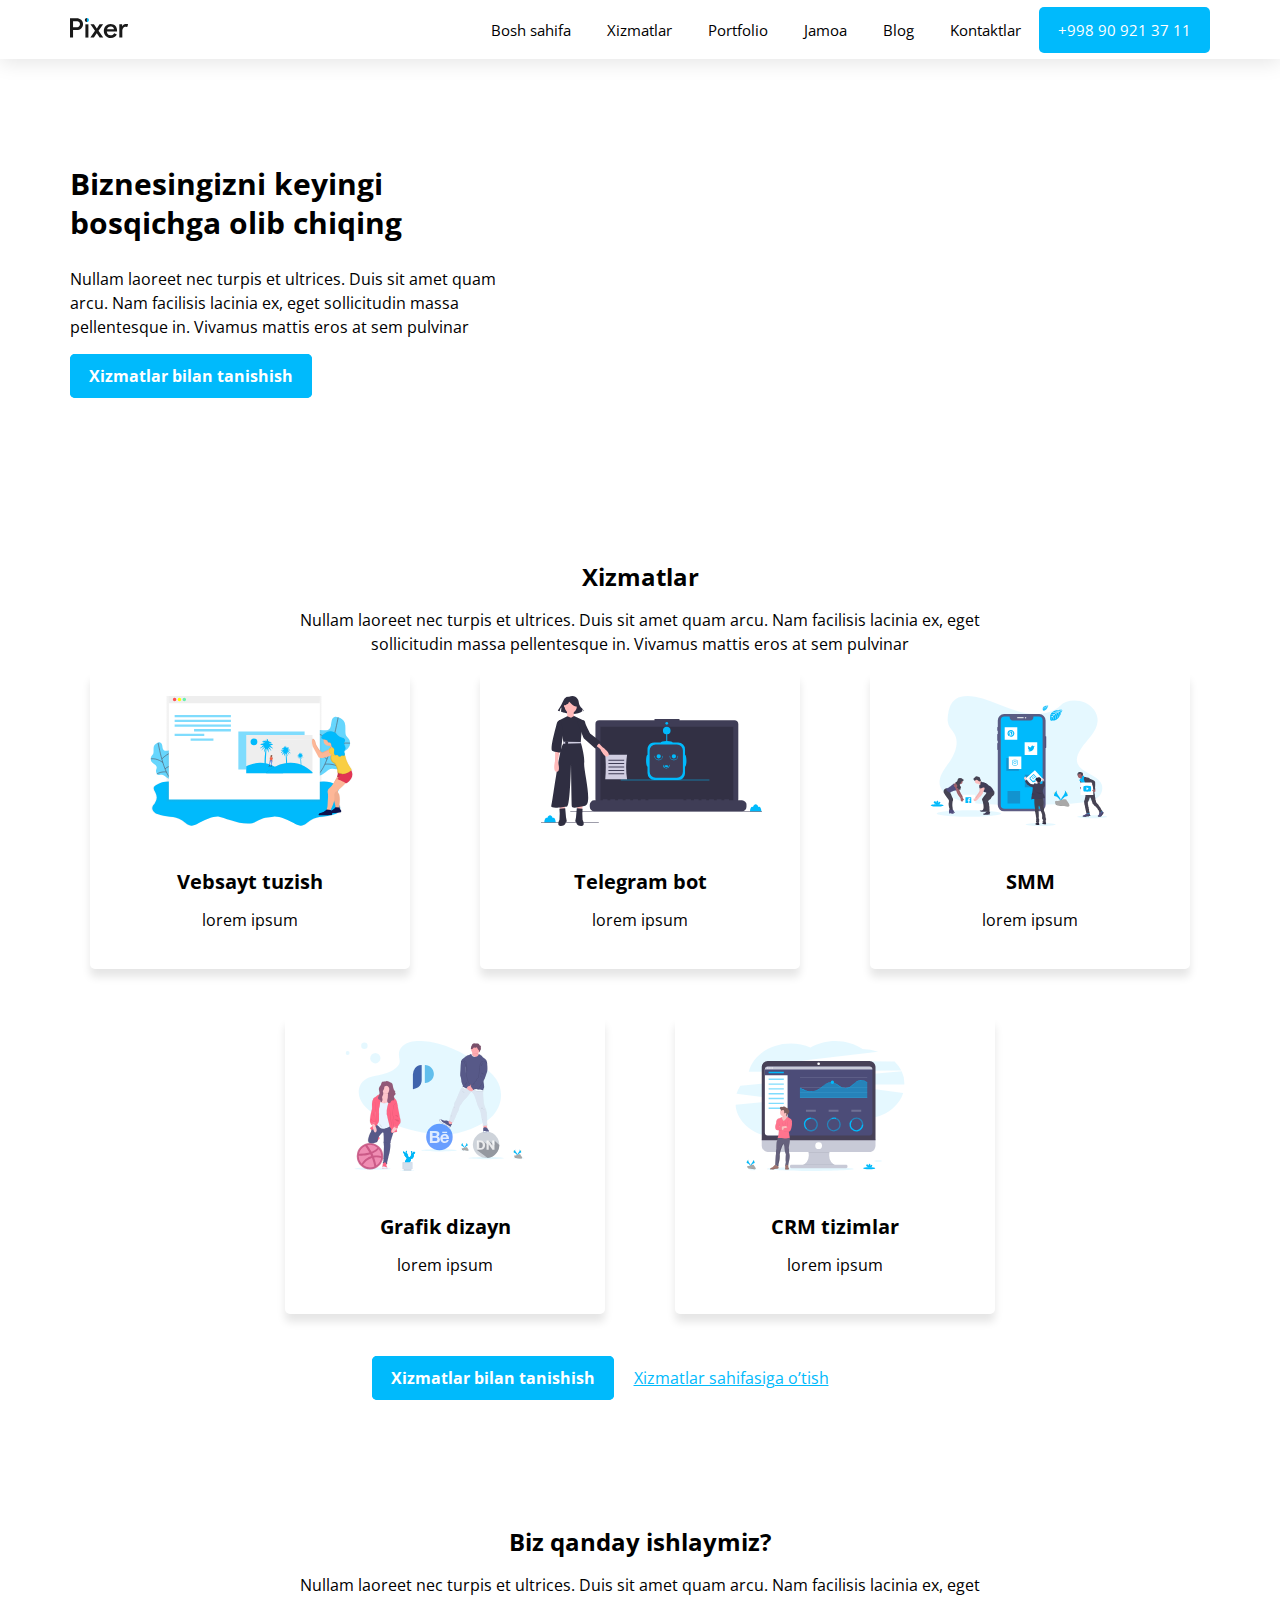
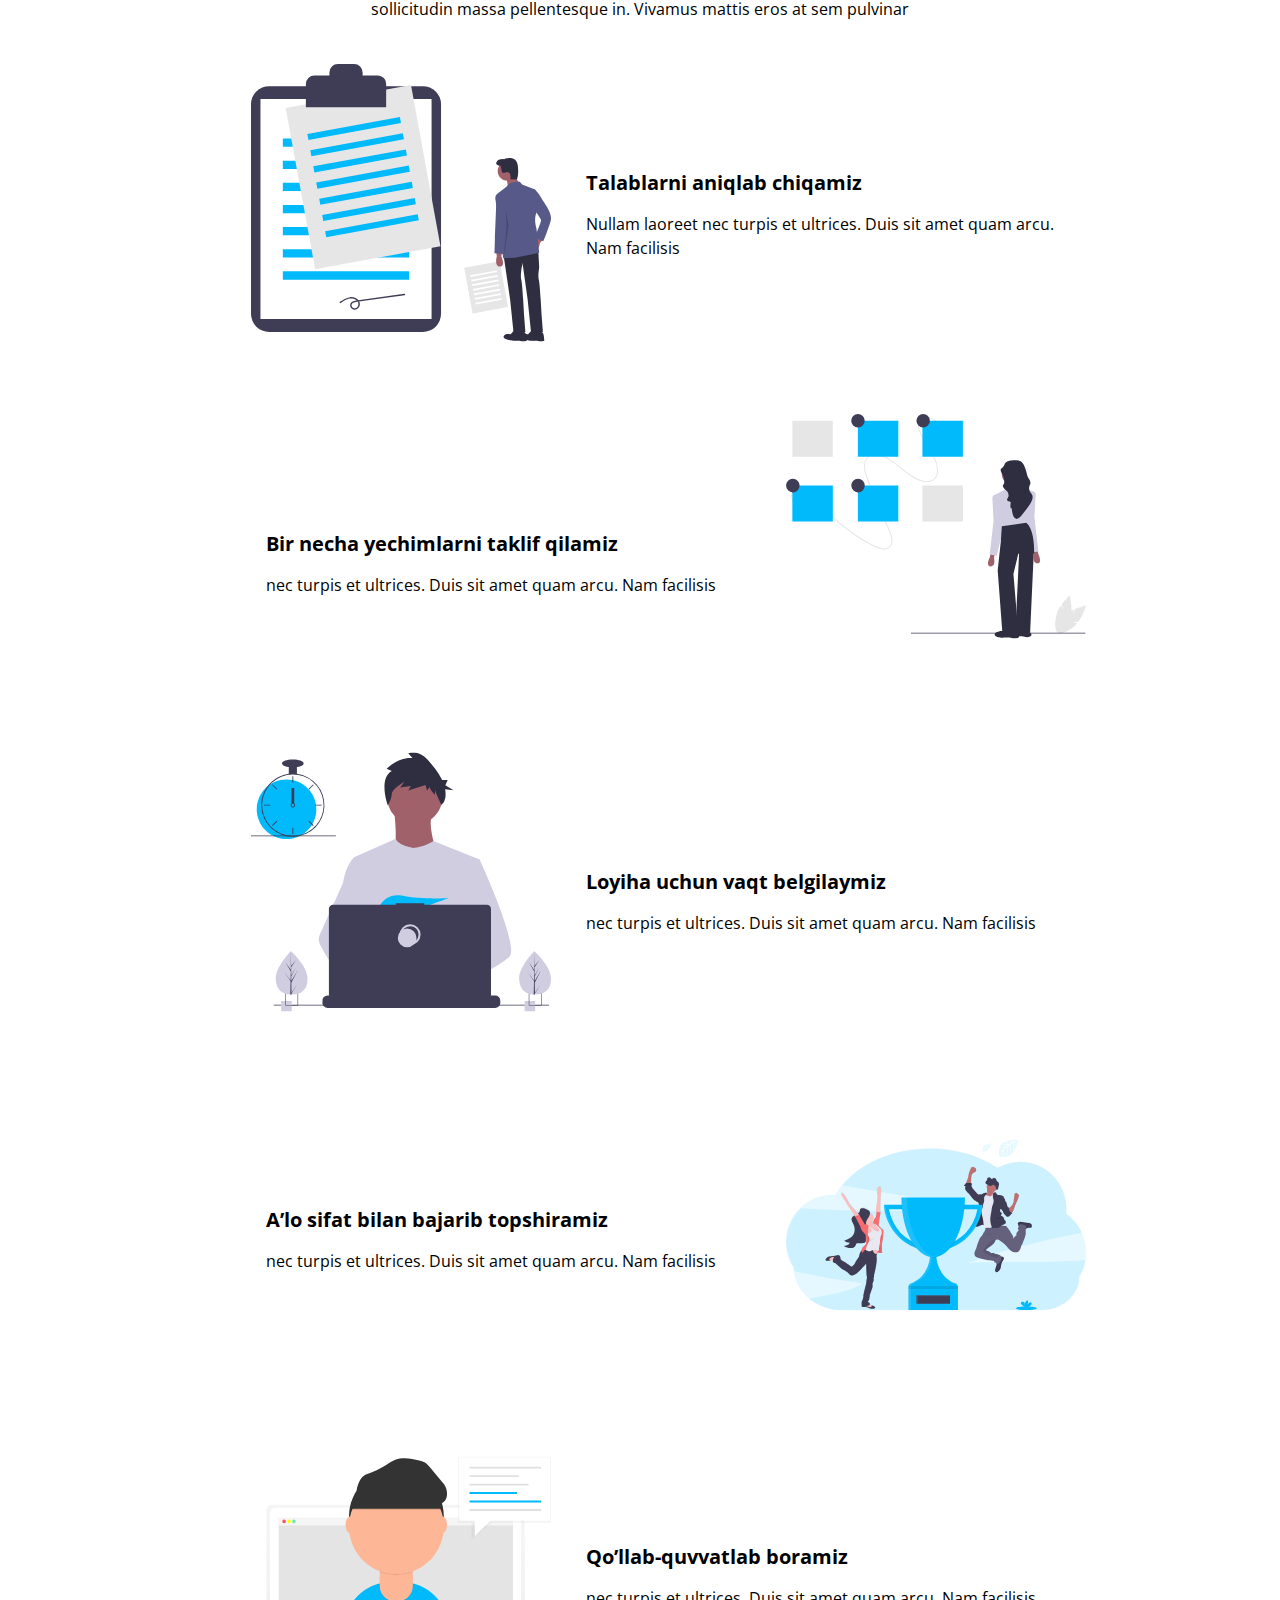
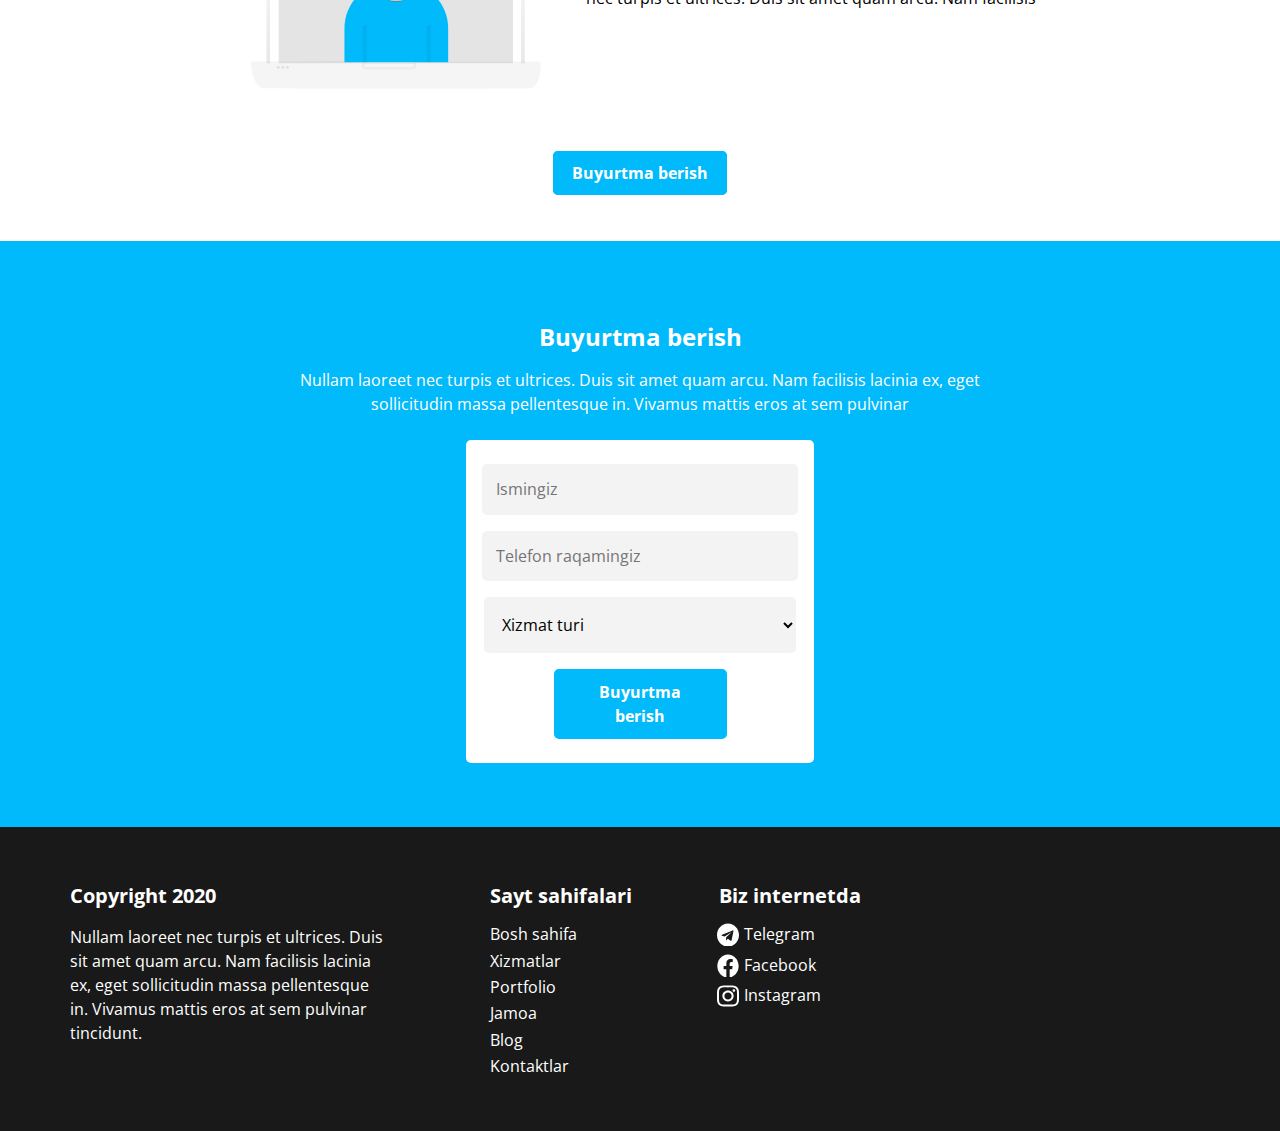
==== index.html @ c13758a7 "Initial commit" ====
<!DOCTYPE html>
<html lang="uz">

<head>
    <meta charset="UTF-8">
    <meta http-equiv="X-UA-Compatible" content="IE=edge">
    <meta name="viewport" content="width=device-width, initial-scale=1.0">
    <title>Pixer</title>
    <link rel="stylesheet" href="./css/normalize.css">
    <link rel="stylesheet" href="./css/styles.css">
</head>

<body>
    <h1 class="visually-hidden">Pixer</h1>
    <!-- Header started -->
    <header class="site-header">
        <div class="container">
            <div class="header-box">
                <a class="site-header-logo" href="./index.html">
                    <svg width="59" height="20" viewBox="0 0 59 20" fill="currentColor"
                        xmlns="http://www.w3.org/2000/svg">
                        <g clip-path="url(#clip0_10_2)">
                            <path
                                d="M0 19.5676V0.216198H6.70257C7.53798 0.210424 8.36748 0.356677 9.15054 0.647812C9.89243 0.921593 10.5756 1.33379 11.1637 1.86249C11.7612 2.4057 12.2363 3.06984 12.5574 3.81079C12.8785 4.55174 13.0383 5.35255 13.0262 6.16C13.0346 6.96286 12.873 7.75841 12.552 8.49435C12.231 9.23029 11.7578 9.88996 11.1637 10.43C10.5757 10.9589 9.89253 11.3711 9.15054 11.6447C8.36804 11.9359 7.53911 12.0824 6.70419 12.0771H3.05369V19.5635L0 19.5676ZM6.78355 9.16186C7.24674 9.17085 7.70681 9.08429 8.13507 8.90759C8.51251 8.74953 8.85304 8.51487 9.13515 8.21847C9.40158 7.93659 9.61231 7.60689 9.75626 7.24673C9.89699 6.90357 9.97039 6.53655 9.97247 6.16567C9.97004 5.39418 9.67012 4.65337 9.13515 4.09748C8.82929 3.78664 8.46334 3.54133 8.05961 3.37649C7.65587 3.21166 7.2228 3.13075 6.78678 3.1387H3.05369V9.1651L6.78355 9.16186Z"
                                fill="currentColor" />
                            <path d="M15.4045 6.3244V19.5676H18.4047V6.3244H15.4045Z" fill="currentColor" />
                            <path
                                d="M18.9109 2.02445C18.9153 2.28999 18.8662 2.5537 18.7665 2.79983C18.6667 3.04596 18.5183 3.26945 18.3303 3.45695C18.1479 3.64913 17.9274 3.80123 17.683 3.90356C17.4386 4.00589 17.1756 4.05622 16.9107 4.05133V4.05133V-6.27427e-06C17.1756 -0.00469046 17.4386 0.0457264 17.6829 0.148046C17.9273 0.250366 18.1477 0.402356 18.3303 0.594374C18.5179 0.781671 18.666 1.00478 18.7658 1.25045C18.8655 1.49612 18.9149 1.75933 18.9109 2.02445V2.02445Z"
                                fill="#00BAFC" />
                            <path
                                d="M16.9082 -3.17023e-06V4.05377C16.6399 4.05996 16.3732 4.01033 16.1251 3.90801C15.877 3.80569 15.6528 3.65292 15.4668 3.45939C15.2779 3.27192 15.1288 3.04814 15.0286 2.80154C14.9284 2.55493 14.8791 2.2906 14.8838 2.02445C14.88 1.75915 14.9296 1.49579 15.0298 1.25009C15.13 1.00439 15.2786 0.781388 15.4668 0.594377C15.653 0.401162 15.8772 0.248601 16.1253 0.146305C16.3734 0.0440089 16.64 -0.00580651 16.9082 -3.17023e-06V-3.17023e-06Z"
                                fill="currentColor" />
                            <path
                                d="M24.9996 12.8375L20.4316 6.3244H23.9185L26.7827 10.5134H26.8637L29.536 6.3244H33.1574L28.5359 12.8375L33.2383 19.5676H29.6753L26.8103 15.2433H26.7293L23.8886 19.5676H20.3506L24.9996 12.8375Z"
                                fill="currentColor" />
                            <path
                                d="M46.837 16.4054C46.267 17.4441 45.4495 18.3261 44.4571 18.9732C43.4313 19.6588 42.1705 20.0016 40.6746 20.0016C39.7342 20.0115 38.8015 19.8322 37.9318 19.4745C37.1138 19.1368 36.3733 18.6356 35.7559 18.0015C35.1359 17.3602 34.649 16.6025 34.3234 15.7721C33.9729 14.8722 33.7986 13.9133 33.81 12.9476C33.8047 12.0202 33.9694 11.0997 34.2959 10.2316C34.6033 9.40335 35.0664 8.64165 35.6604 7.98769C36.2804 7.31507 37.0354 6.78088 37.876 6.42003C38.7166 6.05917 39.6238 5.87979 40.5385 5.89359C41.5642 5.89359 42.4788 6.06473 43.2821 6.407C44.0578 6.73143 44.754 7.22015 45.3227 7.8395C45.8983 8.48222 46.3353 9.23672 46.6062 10.0559C46.9111 10.9693 47.0619 11.9272 47.0524 12.8901V13.133C47.0351 13.2129 47.0259 13.2943 47.0249 13.376C47.0072 13.4467 46.9983 13.5193 46.9982 13.5922H36.8103C36.8481 14.1675 37.0044 14.7288 37.2694 15.2409C37.5017 15.6851 37.8183 16.0798 38.2015 16.4029C38.5639 16.7056 38.9816 16.935 39.4315 17.0783C39.8589 17.2192 40.3056 17.2921 40.7555 17.2945C41.6193 17.2945 42.3311 17.0875 42.8909 16.6734C43.449 16.2587 43.9173 15.7354 44.2676 15.1348L46.837 16.4054ZM44.0522 11.2973C44.0045 10.986 43.9183 10.6819 43.7955 10.3919C43.6524 10.0474 43.4411 9.73528 43.1744 9.47445C42.8604 9.17221 42.4941 8.92964 42.0933 8.7586C41.6522 8.56048 41.1164 8.46141 40.4859 8.46141C39.6221 8.46141 38.8787 8.71811 38.2557 9.23152C37.6328 9.74492 37.2138 10.4335 36.999 11.2973H44.0522Z"
                                fill="currentColor" />
                            <path
                                d="M49.323 6.32439H52.1572V8.32455H52.3192C52.4896 7.97311 52.7142 7.65066 52.9848 7.36901C53.263 7.07159 53.5817 6.81481 53.9315 6.60619C54.2826 6.39788 54.6541 6.22586 55.0401 6.09279C55.4001 5.96384 55.7792 5.89596 56.1616 5.89197C56.5346 5.88498 56.9069 5.92608 57.2694 6.01424C57.5619 6.09067 57.8435 6.20386 58.1075 6.35111L57.2427 9.08089C57.0308 8.98692 56.8084 8.91894 56.5803 8.87844C56.2903 8.82969 55.9965 8.80692 55.7025 8.81042C55.2391 8.80503 54.7808 8.90761 54.3639 9.11004C53.9584 9.30937 53.5958 9.58611 53.2966 9.92468C52.9822 10.2826 52.7393 10.6974 52.5807 11.1466C52.408 11.6257 52.3211 12.1315 52.324 12.6407V19.5676H49.3279L49.323 6.32439Z"
                                fill="currentColor" />
                        </g>
                        <defs>
                            <clipPath id="clip0_10_2">
                                <rect width="58.1067" height="20" fill="white" />
                            </clipPath>
                        </defs>
                    </svg>
                </a>
                <nav>
                    <ul class="nav-list">
                        <li class="nav-list-item">
                            <a class="nav-list-item-link" href="./index.html">Bosh sahifa</a>
                        </li>
                        <li class="nav-list-item">
                            <a class="nav-list-item-link" href="./services.html">Xizmatlar</a>
                        </li>
                        <li class="nav-list-item">
                            <a class="nav-list-item-link" href="./portfolio.html">Portfolio</a>
                        </li>
                        <li class="nav-list-item">
                            <a class="nav-list-item-link" href="./team.html">Jamoa</a>
                        </li>
                        <li class="nav-list-item">
                            <a class="nav-list-item-link" href="./blog.html">Blog</a>
                        </li>
                        <li class="nav-list-item">
                            <a class="nav-list-item-link" href="./contact.html">Kontaktlar</a>
                        </li>
                    </ul>
                </nav>
                <a class="main-button" href="tel:+99890909213711">+998 90 921 37 11</a>
            </div>
        </div>
    </header>
    <!-- Header finished -->

    <!-- main started -->
    <main>
        <!-- Hero section started -->
        <section>
            <div class="container">
                <div class="hero">
                    <div class="hero-info">
                        <div class="hero-heading">
                            <h2 class="hero-heading-content">
                                Biznesingizni keyingi bosqichga
                                olib chiqing
                            </h2>
                        </div>
                        <div class="hero-description">
                            <p class="hero-description-content">
                                Nullam laoreet nec turpis et ultrices. Duis sit amet quam arcu. Nam facilisis lacinia
                                ex,
                                eget sollicitudin massa pellentesque in. Vivamus mattis eros at sem pulvinar
                            </p>
                        </div>
                        <div class="hero-button">
                            <a class="hero-button-item" href="./services.html">Xizmatlar bilan tanishish</a>
                        </div>
                    </div>

                    <div class="hero-intro">
                        <iframe class="hero-intro-iframe" width="458" height="258"
                            src="https://www.youtube.com/embed/6_pru8U2RmM" title="YouTube video player"
                            allow="accelerometer; autoplay; clipboard-write; encrypted-media;gyroscope; picture-in-picture"
                            allowfullscreen>
                        </iframe>
                    </div>
                </div>
            </div>
        </section>
        <!-- Hero section finished -->

        <!-- Services section started -->
        <section>
            <div class="container">
                <div class="services">
                    <h3 class="services-title">
                        Xizmatlar
                    </h3>
                    <div class="services-description">
                        <p class="services-description-content">
                            Nullam laoreet nec turpis et ultrices. Duis sit amet quam arcu. Nam facilisis lacinia ex,
                            eget
                            sollicitudin massa pellentesque in. Vivamus mattis eros at sem pulvinar
                        </p>
                    </div>
                    <ul class="services-list">
                        <li class="services-list-item">
                            <a class="services-list-link" href="./creating.html">
                                <div class="services-list-box">
                                    <h4 class="services-list-heading">Vebsayt tuzish</h4>
                                    <p class="services-list-description">lorem ipsum</p>
                                </div>
                            </a>
                        </li>

                        <li class="services-list-item">
                            <a class="services-list-link" href="./telegrambot.html">
                                <div class="services-list-box">
                                    <h4 class="services-list-heading">Telegram bot</h4>
                                    <p class="services-list-description">lorem ipsum</p>
                                </div>
                            </a>
                        </li>

                        <li class="services-list-item">
                            <a class="services-list-link" href="./smm.html">
                                <div class="services-list-box">
                                    <h4 class="services-list-heading">SMM</h4>
                                    <p class="services-list-description">lorem ipsum</p>
                                </div>
                            </a>
                        </li>

                        <li class="services-list-item">
                            <a class="services-list-link" href="./grafics.html">
                                <div class="services-list-box">
                                    <h4 class="services-list-heading">Grafik dizayn</h4>
                                    <p class="services-list-description">lorem ipsum</p>
                                </div>
                            </a>
                        </li>

                        <li class="services-list-item">
                            <a class="services-list-link" href="./crm.html">
                                <div class="services-list-box">
                                    <h4 class="services-list-heading">CRM tizimlar</h4>
                                    <p class="services-list-description">lorem ipsum</p>
                                </div>
                            </a>
                        </li>
                    </ul>

                    <div class="hero-button services-button">
                        <a class="hero-button-item" href="./services.html">Xizmatlar bilan tanishish</a>
                        <a class="services-button-item" href="./services.html">Xizmatlar sahifasiga o’tish</a>
                    </div>

                </div>
            </div>
        </section>
        <!-- Services section finished -->

        <!-- Strategy section started -->
        <section>
            <div class="container">
                <div class="strategy">
                    <h3 class="services-title">
                        Biz qanday ishlaymiz?
                    </h3>
                    <div class="services-description">
                        <p class="services-description-content">
                            Nullam laoreet nec turpis et ultrices. Duis sit amet quam arcu. Nam facilisis lacinia ex,
                            eget
                            sollicitudin massa pellentesque in. Vivamus mattis eros at sem pulvinar
                        </p>
                    </div>

                    <ol class="strategy-list">
                        <li class="strategy-list-item">
                            <div class="strategy-list-contents-even">
                                <h4 class="services-list-heading">
                                    Talablarni aniqlab chiqamiz
                                </h4>
                                <p class="text-line-height">
                                    Nullam laoreet nec turpis et ultrices. Duis sit amet quam arcu. Nam facilisis
                                </p>
                            </div>
                        </li>

                        <li class="strategy-list-item">
                            <div class="strategy-list-contents-odd">
                                <h4 class="services-list-heading">
                                    Bir necha yechimlarni taklif qilamiz
                                </h4>
                                <p class="text-line-height">
                                    nec turpis et ultrices. Duis sit amet quam arcu. Nam facilisis
                                </p>
                            </div>
                        </li>

                        <li class="strategy-list-item">
                            <div class="strategy-list-contents-even">
                                <h4 class="services-list-heading">
                                    Loyiha uchun vaqt belgilaymiz
                                </h4>
                                <p class="text-line-height">
                                    nec turpis et ultrices. Duis sit amet quam arcu. Nam facilisis
                                </p>
                            </div>
                        </li>

                        <li class="strategy-list-item">
                            <div class="strategy-list-contents-odd">
                                <h4 class="services-list-heading">
                                    A’lo sifat bilan bajarib topshiramiz
                                </h4>
                                <p class="text-line-height">
                                    nec turpis et ultrices. Duis sit amet quam arcu. Nam facilisis
                                </p>
                            </div>
                        </li>

                        <li class="strategy-list-item">
                            <div class="strategy-list-contents-even">
                                <h4 class="services-list-heading">
                                    Qo’llab-quvvatlab boramiz
                                </h4>
                                <p class="text-line-height">
                                    nec turpis et ultrices. Duis sit amet quam arcu. Nam facilisis
                                </p>
                            </div>
                        </li>
                    </ol>
                    <div class="hero-button strategy-link">
                        <a class="hero-button-item" href="#">Buyurtma berish</a>
                    </div>
                </div>
            </div>
        </section>
        <!-- Strategy section finished -->

        <!-- Contact section started -->
        <section>
            <div class="contact">
                <div class="container">
                    <div class="contact-box">
                        <h3 class="services-title contact-text">
                            Buyurtma berish
                        </h3>
                        <div class="services-description">
                            <p class="services-description-content contact-text">
                                Nullam laoreet nec turpis et ultrices. Duis sit amet quam arcu. Nam facilisis lacinia
                                ex,
                                eget
                                sollicitudin massa pellentesque in. Vivamus mattis eros at sem pulvinar
                            </p>
                        </div>
                        <form class="contact-form" action="https://echo.htmlacademy.ru/courses" method="POST"
                            autocomplete="off">
                            <input class="contact-form-input" type="text" placeholder="Ismingiz" aria-label="Ismingiz"
                                name="user_name" required>
                            <input class="contact-form-input" type="tel" placeholder="Telefon raqamingiz"
                                aria-label="Telefon raqamingiz" name="user_telnumber" required>
                            <select class="contact-form-input contact-form-select" name="form_select">
                                <option value="service" selected disabled>Xizmat turi</option>
                                <option value="creating">Vebsayt tuzish</option>
                                <option value="telegrambot">Telegram bot</option>
                                <option value="smm">SMM</option>
                                <option value="graphics">Grafik dizayn</option>
                                <option value="crm">CRM tizimlar</option>
                            </select>

                            <div class="form-button strategy-link">
                                <button type="submit" class="hero-button-item">Buyurtma berish</button>
                            </div>
                        </form>
                    </div>
                </div>
            </div>
        </section>
        <!-- Contact section finished -->
    </main>
    <!-- Main finished -->

    <!-- Footer started -->
    <footer>
        <div class="site-footer">
            <div class="container">
                <div class="footer-box">
                    <div class="site-footer-info">
                        <strong class="site-footer-social-subheading">Copyright 2020</strong>
                        <p class="site-footer-info-description">
                            Nullam laoreet nec turpis et ultrices. Duis sit amet quam arcu. Nam facilisis lacinia ex,
                            eget sollicitudin massa pellentesque in. Vivamus mattis eros at sem pulvinar tincidunt.
                        </p>
                    </div>

                    <div class="site-footer-list-box">
                        <strong class="site-footer-social-subheading">Sayt sahifalari</strong>
                        <ul class="site-footer-list">
                            <li class="site-footer-list-item">
                                <a class="site-footer-list-item-link" href="./index.html">Bosh sahifa</a>
                            </li>
                            <li class="site-footer-list-item">
                                <a class="site-footer-list-item-link" href="./services.html">Xizmatlar</a>
                            </li>
                            <li class="site-footer-list-item">
                                <a class="site-footer-list-item-link" href="./portfolio.html">Portfolio</a>
                            </li>
                            <li class="site-footer-list-item">
                                <a class="site-footer-list-item-link" href="./team.html">Jamoa</a>
                            </li>
                            <li class="site-footer-list-item">
                                <a class="site-footer-list-item-link" href="./blog.html">Blog</a>
                            </li>
                            <li class="site-footer-list-item">
                                <a class="site-footer-list-item-link" href="./contact.html">Kontaktlar</a>
                            </li>
                        </ul>
                    </div>

                    <div class="site-footer-social-link">
                        <strong class="site-footer-social-subheading">Biz internetda</strong>
                        <ul class="site-footer-list">
                            <li class="site-footer-list-item site-footer-social-list-item">
                                <a class="site-footer-list-item-link" href="https://web.telegram.org/"
                                    target="blank">Telegram</a>
                            </li>
                            <li class="site-footer-list-item site-footer-social-list-item">
                                <a class="site-footer-list-item-link"
                                    href="https://www.googleadservices.com/pagead/aclk?sa=L&ai=DChcSEwi1vpmx5LH4AhUU-7IKHc6TC10YABAAGgJscg&ae=2&ohost=www.google.com&cid=CAESbeD23pTk3afvmd465yNEU3FPaCDDPY_rdlm5u_0SWQ55W1ql4n3HIS4uQI27hx22NHyIb6YDe4Vp_Um40R7a17hJ7rR8JEUUQHUcKEEaW8VaXQ2GG-rhT-alDJwYmvGyyhrnG1CAbHMnTqKlH6c&sig=AOD64_2B2x4SDjdLaLrfPX5Wq9Smlm7-hQ&q&adurl&ved=2ahUKEwjmipGx5LH4AhVx-ioKHaIKCbwQ0Qx6BAgDEAE"
                                    target="blank">Facebook</a>
                            </li>
                            <li class="site-footer-list-item site-footer-social-list-item">
                                <a class="site-footer-list-item-link" href="https://www.instagram.com/"
                                    target="blank">Instagram</a>
                            </li>
                        </ul>
                    </div>
                </div>
            </div>
        </div>
    </footer>
    <!-- Footer finished -->
</body>

</html>
---- css/styles.css ----
:root{
    --main-white-color: #ffffff;
    --main-black-color: #000000;
    --main-button-color: #00BAFC;
    --main-border-raidus: 5px;
}

/* open-sans-regular - latin */
@font-face {
    font-family: 'Open Sans';
    font-style: normal;
    font-weight: 400;
    src: url('../fonts/open-sans-v29-latin-regular.woff2') format('woff2'), /* Chrome 26+, Opera 23+, Firefox 39+ */
    url('../fonts/open-sans-v29-latin-regular.woff') format('woff'); /* Chrome 6+, Firefox 3.+, IE 9+, Safari 5.1+ */
}
/* open-sans-700 - latin */
@font-face {
    font-family: 'Open Sans';
    font-style: normal;
    font-weight: 700;
    src: url('../fonts/open-sans-v29-latin-700.woff2') format('woff2'), /* Chrome 26+, Opera 23+, Firefox 39+ */
    url('../fonts/open-sans-v29-latin-700.woff') format('woff'); /* Chrome 6+, Firefox 3.6+, IE9+, Safari 5.1+ */
}

body{
    margin: 0;
    padding: 0;
    box-sizing: border-box;
    font-family: 'Open Sans';
    font-weight: 400;
}

ul{
    margin: 0;
    padding: 0;
    box-sizing: border-box;
}

.container{
    max-width: 1140px;
    margin: 0 auto;
    padding: 0 20px;
}

.visually-hidden{
    clip: rect(0 0 0 0);
    clip-path: inset(50%);
    height: 1px;
    overflow: hidden;
    position: absolute;
    white-space: nowrap;
    width: 1px;
}


/* Header section's styles started */
.site-header{
    background: var(--main-white-color);
    box-shadow: 0px 4px 20px #0000001a;
}

.header-box{
    display: flex;
    align-items: center;
}

.site-header-logo{
    width: 58px;
    margin-right: auto;
    padding: 18px 0;
    vertical-align: middle;
    color: #191919;
}

.site-header-logo:hover{
    opacity: 0.8;
}

.site-header-logo:active{
    opacity: 0.5;
}

.nav-list{
    display: flex;
    list-style: none;
}

.nav-list-item-link{
    padding: 18px;
    font-size: 15px;
    line-height: 24px;
    text-decoration: none;
    color: var(--main-black-color);
}

.nav-list-item-link:hover{
    border-bottom: 3px solid #191919;
}

.nav-list-item-link:active{
    background-color: #191919b3;
    border-bottom: none;
    color: var(--main-white-color);
}

/* Main button styles */
.main-button{
    padding: 8px 16px;
    text-align: center;
    font-size: 15px;
    line-height: 24px;
    border: 3px solid transparent;
    background-color: var(--main-button-color);
    border-radius: var(--main-border-raidus);
    color: var(--main-white-color);
    text-decoration: none;
}

.main-button:hover{
    background-color: var(--main-white-color);
    color: var(--main-button-color);
    border: 3px solid var(--main-button-color);
    border-radius: var(--main-border-raidus);
}

.main-button:active{
    background: #00bafc99;
    border: 3px solid transparent;
    border-radius: var(--main-border-raidus);
    color: var(--main-white-color);
}
/* Main button styles finished*/
/* Header section's styles finished */

/* Main section's styles started */
/* Hero section's styles started */
.hero{
    display: flex;
    justify-content: space-between;
    padding-top: 80px;
    padding-bottom: 136px;
}

.hero-heading{
    width: 470px;
    margin-bottom: 16px;
}

.hero-heading-content{
    font-weight: 700;
    font-size: 30px;
    line-height: 130%;
    color: var(--main-black-color);
}

.hero-description{
    width: 465px;
}

.hero-description-content{
    font-size: 16px;
    line-height: 24px;
    color: var(--main-black-color);
}

.hero-button{
    margin-top: 25px;
}

.hero-button-item{
    padding: 8px 16px;
    text-decoration: none;
    background-color: var(--main-button-color);
    color: var(--main-white-color);
    border: 3px solid var(--main-button-color);
    border-radius: var(--main-border-raidus);
    font-weight: 700;
    font-size: 16px;
    line-height: 24px;
}

.hero-button-item:hover{
    opacity: 0.8;
}

.hero-button-item:active{
    opacity: 0.6;
}

.hero-intro-iframe{
    border: none;
    border-radius: var(--main-border-raidus);
}
/* Hero section's styles finished */

/* Services section's styles started */
.services-title{
    margin-bottom: 16px;
    font-weight: 700;
    font-size: 24px;
    line-height: 130%;
    text-align: center;
    color: var(--main-black-color);
}

.services-description{
    width: 719px;
    margin: 0 auto;
}

.services-description-content{
    font-size: 16px;
    line-height: 24px;
    text-align: center;
    color: var(--main-black-color);
}

.services-list{
    display: flex;
    align-items: center;
    justify-content: center;
    flex-wrap: wrap;
    list-style: none;
}

.services-list-item{
    position: relative;
    width: 320px;
    box-shadow: 0px 8px 8px #0000001a;
    border-radius: var(--main-border-raidus);   
}

.services-list-item:hover{
    background: var(--main-white-color);
    box-shadow: 0px 12px 21px #0000001a;
    border-radius: var(--main-border-raidus);  
}

.services-list-item:active{
    background: var(--main-white-color);
    box-shadow: 0px 4px 4px #00000033;
    border-radius: var(--main-border-raidus);  
}

.services-list-item:nth-child(2){
    margin: 0 70px;
}

.services-list-item:nth-child(4), .services-list-item:nth-child(5){
    margin-top: 48px;
}

.services-list-item:nth-child(4){
    margin-right: 70px;
}

.services-list-item::before{
    position: absolute;
    content: "";
    background-image: url("../Images/services-card-first.svg");
    background-repeat: no-repeat;
    width: 222px;
    height: 130px;
    left: 60px;
    top: 24px;
}

.services-list-item:nth-child(2)::before{
    background-image: url("../Images/services-card-second.svg");
}

.services-list-item:nth-child(3)::before{
    background-image: url("../Images/services-card-third.svg");
}

.services-list-item:nth-child(4)::before{
    background-image: url("../Images/services-card-fourth.svg");
}

.services-list-item:nth-child(5)::before{
    background-image: url("../Images/services-card-fiveth.svg");
}

.services-list-link{
    text-decoration: none;
    color: var(--main-black-color);
}

.services-list-box{
    padding-top: 170px;
    padding-bottom: 24px;
    text-align: center;
}

.services-list-heading{
    margin-bottom: 16px;
    font-weight: 700;
    font-size: 20px;
    line-height: 130%;
}

.services-button{
    margin-top: 52px;
    margin-right: 80px;
    text-align: center;
}

.services-button-item{
    margin-left: 16px;
    line-height: 24px;
    text-align: center;
    text-decoration-line: underline;
    color: var(--main-button-color);
}

/* Services section's styles finished */


/* Strategy section's styles started */
.strategy{
    width: 828px;
    margin: 0 auto;
    padding-top: 112px;
}

.strategy-list{
    display: flex;
    flex-direction: column;
    width: 950px;
    margin: 0 auto;
    justify-content: center;
    margin-top: 122px;
    list-style: none;
}

.strategy-list-item{
    position: relative;
    display: flex;
    align-items: center;
    margin-bottom: 229px;
}

.strategy-list-item:nth-child(5){
    margin-bottom: 135px;
}

.strategy-list-item:nth-child(odd)::before{
    position: absolute;
    content: "";
    width: 300px;
    height: 290px;
    background-image: url("../Images/ourmethod-one.svg");
    background-repeat: no-repeat;
    left: -15px;
}

.strategy-list-item:nth-child(2)::before{
    position: absolute;
    content: "";
    width: 300px;
    height: 290px;
    background-image: url("../Images/ourmethod-two.svg");
    background-repeat: no-repeat;
    right: 130px;
}

.strategy-list-item:nth-child(3)::before{
    position: absolute;
    content: "";
    width: 300px;
    height: 290px;
    background-image: url("../Images/ourmethod-three.svg");
    background-repeat: no-repeat;
    right: 130px;
}

.strategy-list-item:nth-child(4)::before{
    position: absolute;
    content: "";
    width: 300px;
    height: 290px;
    background-image: url("../Images/ourmethod-four.svg");
    background-repeat: no-repeat;
    right: 130px;
    bottom: -140px;
}

.strategy-list-item:nth-child(5)::before{
    position: absolute;
    content: "";
    width: 300px;
    height: 290px;
    background-image: url("../Images/ourmethod-five.svg");
    background-repeat: no-repeat;
    right: 130px;
    bottom: -120px;
}

.strategy-list-contents-even{
    width: 493px;
    margin-left: 320px;
}

.strategy-list-contents-odd{
    width: 593px;
    margin-right: 400px;
}

.text-line-height{
    line-height: 24px;
}

.strategy-link{
    text-align: center;
    margin-top: 0;
    padding-bottom: 56px;
}
/* Strategy section's styles finished */


/* Contact section's srtles started */
.contact{
    background: var(--main-button-color);
}

.contact-box{
    padding-top: 56px;
    padding-bottom: 64px;
}

.contact-text{
    color: var(--main-white-color);
}

.contact-form{
    width: 348px;
    margin-top: 24px;
    margin-right: auto;
    margin-left: auto;
    padding-top: 24px;
    background-color: var(--main-white-color);
    border-radius: var(--main-border-raidus);
}

.contact-form-input{
    width: 300px;
    display: block;
    margin-right: auto;
    margin-bottom: 16px;
    margin-left: auto;
    padding-top: 16px;
    padding-bottom: 16px;
    padding-left: 14px;
    background: #F3F3F3;
    border-radius: var(--main-border-raidus);
    border: none;
}

.contact-form-select{
    width: 312px;
}

.form-button{
    display: flex;
    width: 173px;
    margin: 0 auto;
    padding-bottom: 24px;
}

.form-button-item{
    padding: 8px 16px;
    background: var(--main-button-color);
    border-radius: var(--main-border-raidus);
    border: 3px solid transparent;
    font-weight: 700;
    font-size: 16px;
    color: var(--main-white-color);
}

.form-button-item:hover{
    background-color: var(--main-white-color);
    color: var(--main-button-color);
    border: 3px solid var(--main-button-color);
    border-radius: var(--main-border-raidus);
}

.form-button-item:active{
    background: #00bafc99;
    border: 3px solid transparent;
    border-radius: var(--main-border-raidus);
    color: var(--main-white-color);
}
/* Contact section's srtles finished */
/* Main section's styles finisheed */

/* Footer section's styles started */
.site-footer{
    background-color: #191919;
}

.footer-box{
    display: flex;
    padding: 56px 0;
}

.site-footer-info{
    width: 320px;
}

.site-footer-social-subheading{
    margin-bottom: 16px;
    font-weight: 700;
    font-size: 20px;
    line-height: 130%;
    color: var(--main-white-color);
}

.site-footer-info-description{
    line-height: 150%;
    color: var(--main-white-color);
}

.site-footer-list-item-link{
    color: var(--main-white-color);
}

.site-footer-list-item-link:hover{
    color: var(--main-button-color);
}

.site-footer-list-item-link:active{
    opacity: 0.6;
}

.site-footer-list-box{
    margin-right: 87px;
    margin-left: 100px;
}

.site-footer-list{
    margin-top: 16px;
    list-style: none;
}

.site-footer-list-item{
    margin-bottom: 8px;
}

.site-footer-list-item:nth-child(6){
    margin-bottom: 0px;
}

.site-footer-list-item-link{
    text-decoration: none;
}

.site-footer-social-list-item{
    position: relative;
    margin-left: 25px;
    margin-bottom: 12px;
}

.site-footer-social-list-item::before{
    position: absolute;
    content: "";
    background: url("../Images/telegram.svg") no-repeat;
    width: 22px;
    height: 23px;
    left: -27px;
    top: -2px;
}

.site-footer-social-list-item:nth-child(2)::before{
    position: absolute;
    content: "";
    background: url("../Images/facebook.svg") no-repeat;
    width: 22px;
    height: 23px;
    left: -27px;
    top: -2px;
}

.site-footer-social-list-item:nth-child(3)::before{
    position: absolute;
    content: "";
    background: url("../Images/instagram.svg") no-repeat;
    width: 22px;
    height: 23px;
    left: -27px;
    top: -2px;
}
/* Footer section's styles finished */
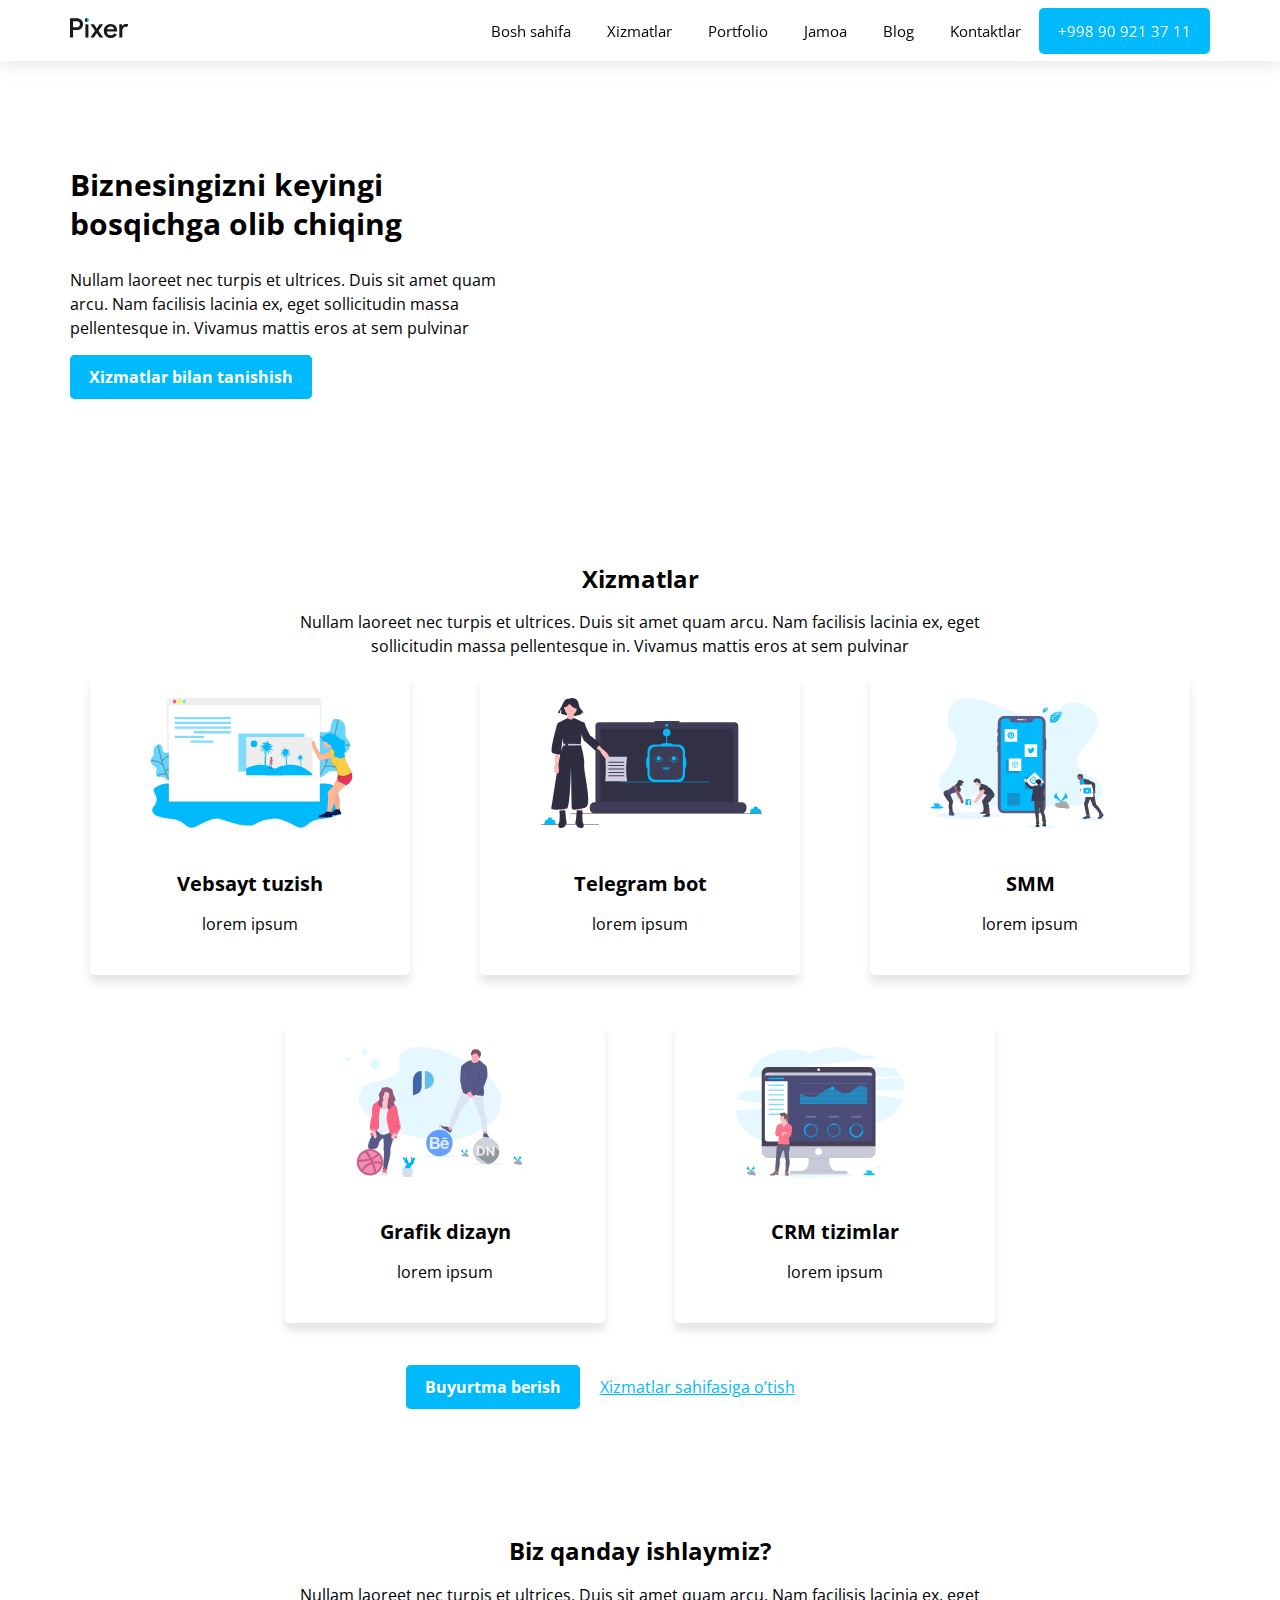
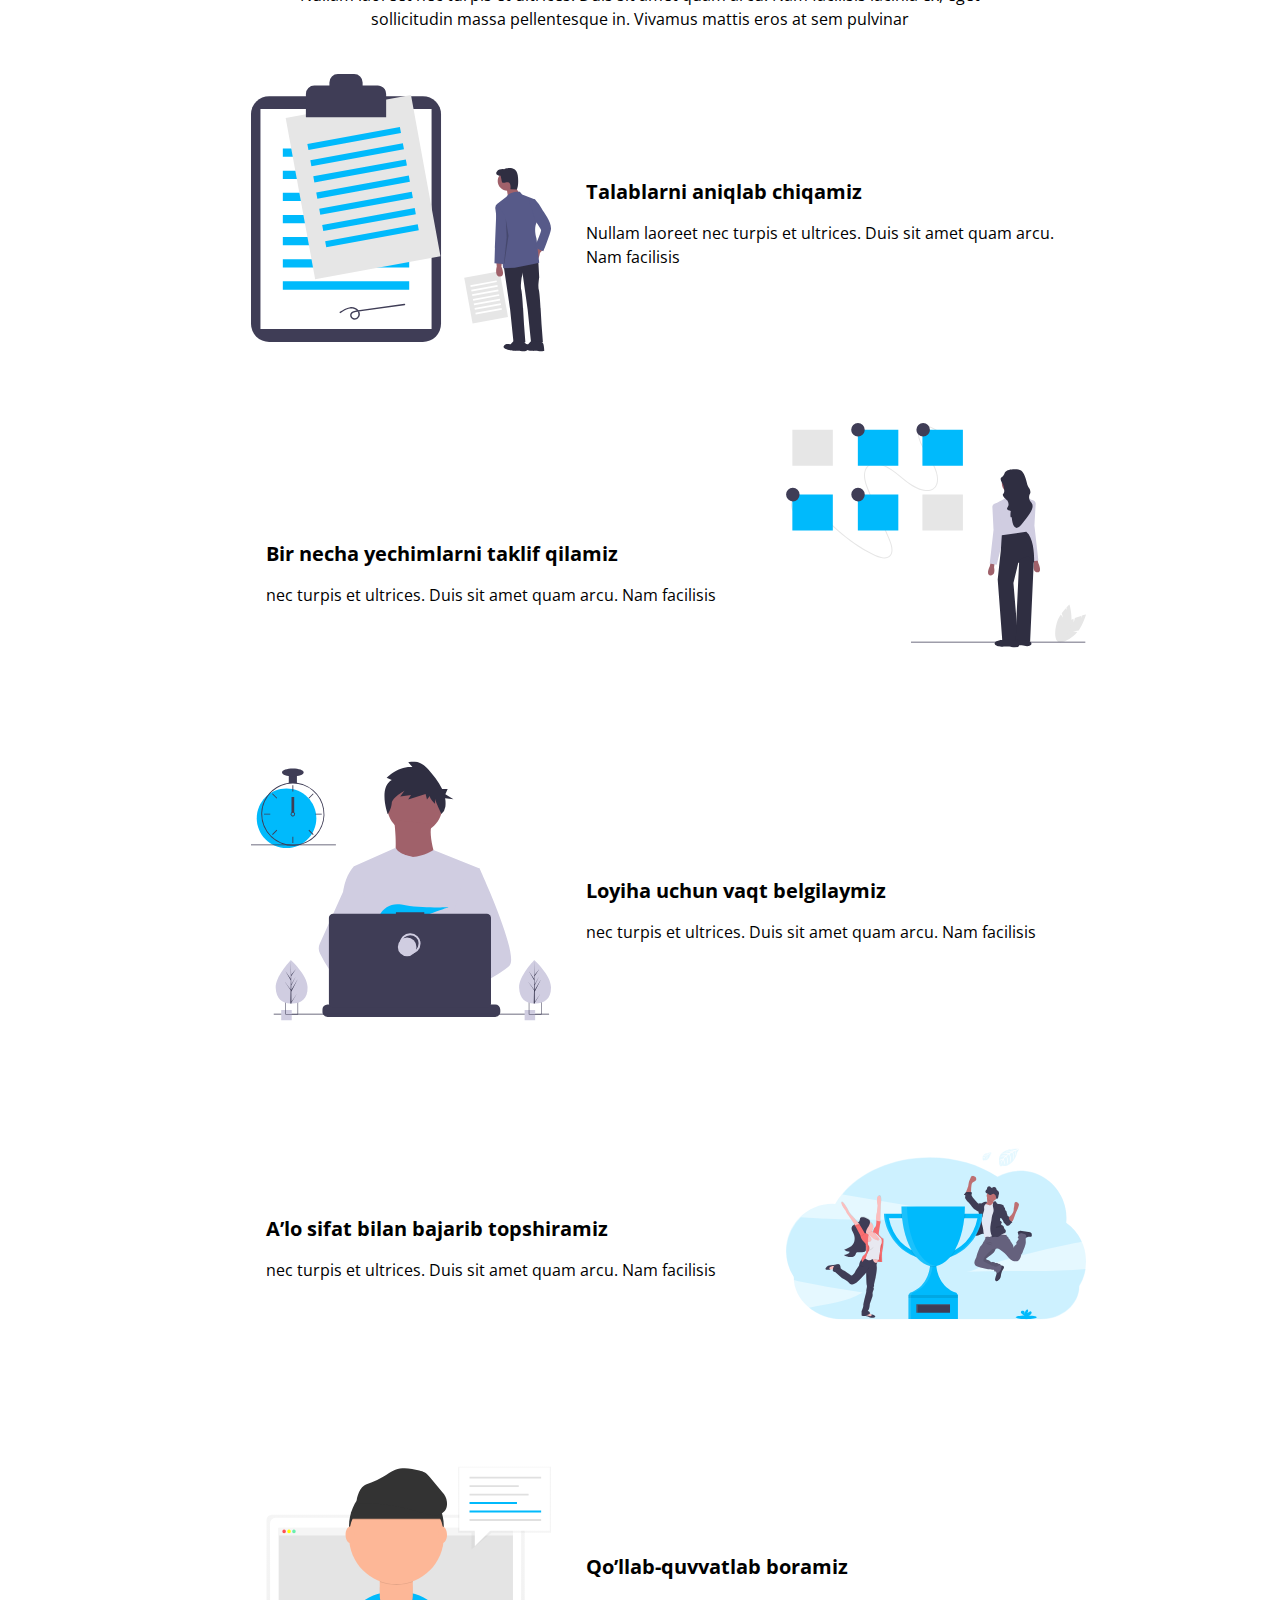
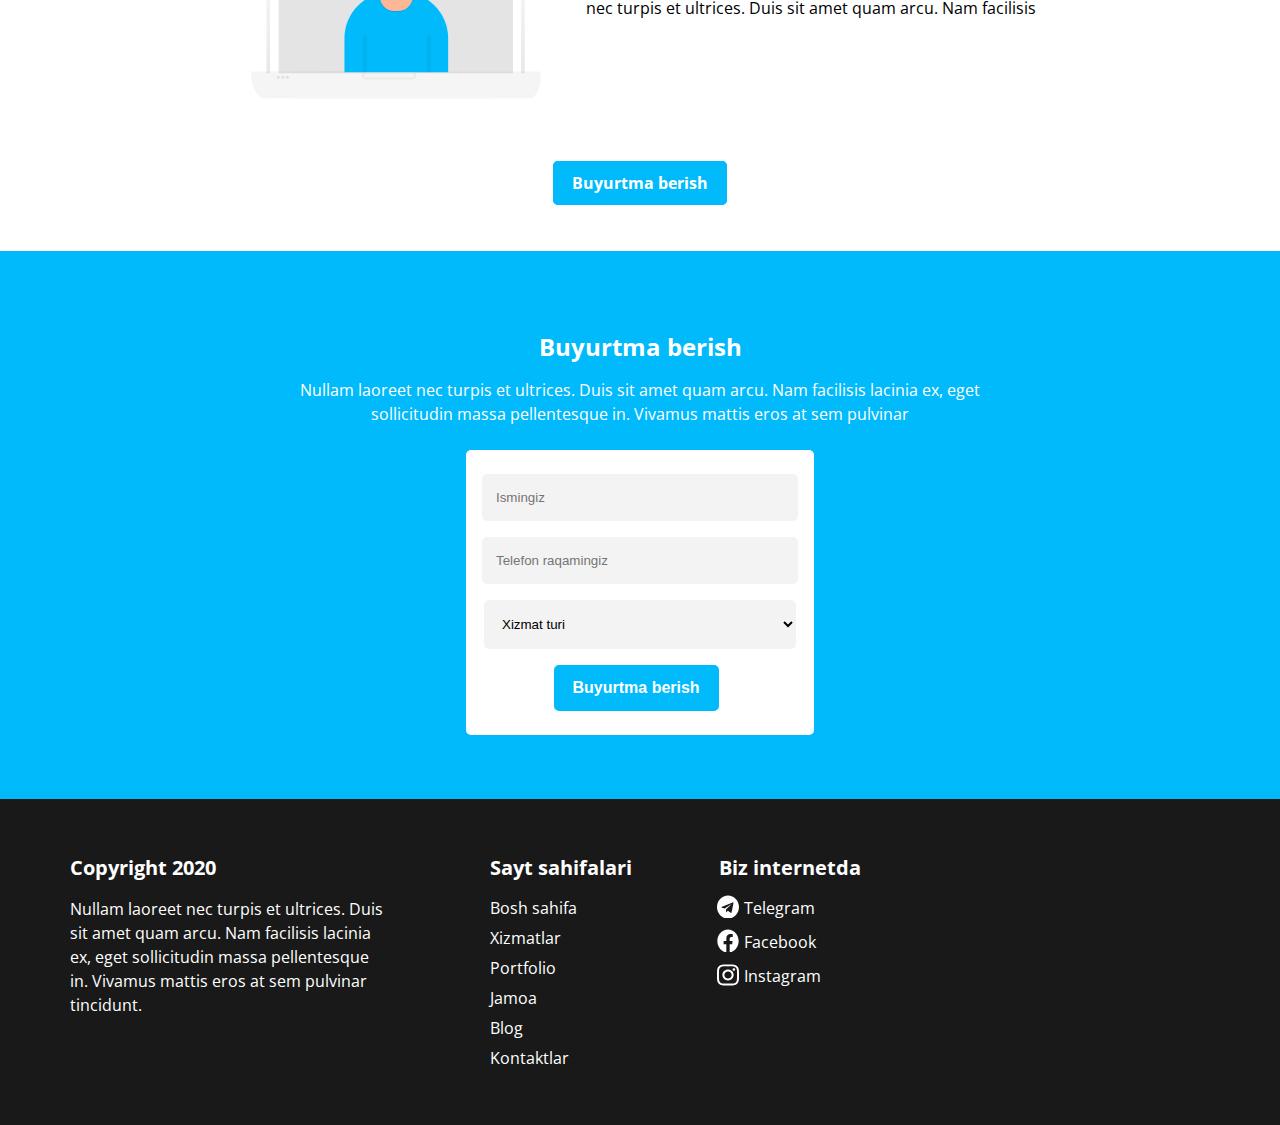
==== commit a0bc6221: "POSITION added" ====
--- a/index.html
+++ b/index.html
@@ -6,8 +6,9 @@
     <meta http-equiv="X-UA-Compatible" content="IE=edge">
     <meta name="viewport" content="width=device-width, initial-scale=1.0">
     <title>Pixer</title>
-    <link rel="stylesheet" href="./css/normalize.css">
+    <!-- <link rel="stylesheet" href="./css/normalize.css"> -->
     <link rel="stylesheet" href="./css/styles.css">
+    <!-- <link rel="stylesheet" href="./css/styles.min.css"> -->
 </head>
 
 <body>
@@ -96,7 +97,7 @@
                             </p>
                         </div>
                         <div class="hero-button">
-                            <a class="hero-button-item" href="./services.html">Xizmatlar bilan tanishish</a>
+                            <a class="hero-button-item" href="#services">Xizmatlar bilan tanishish</a>
                         </div>
                     </div>
 
@@ -113,7 +114,7 @@
         <!-- Hero section finished -->
 
         <!-- Services section started -->
-        <section>
+        <section id="services">
             <div class="container">
                 <div class="services">
                     <h3 class="services-title">
@@ -174,7 +175,7 @@
                     </ul>
 
                     <div class="hero-button services-button">
-                        <a class="hero-button-item" href="./services.html">Xizmatlar bilan tanishish</a>
+                        <a class="hero-button-item" href="#order">Buyurtma berish</a>
                         <a class="services-button-item" href="./services.html">Xizmatlar sahifasiga o’tish</a>
                     </div>
 
@@ -255,7 +256,7 @@
                         </li>
                     </ol>
                     <div class="hero-button strategy-link">
-                        <a class="hero-button-item" href="#">Buyurtma berish</a>
+                        <a class="hero-button-item" href="#order">Buyurtma berish</a>
                     </div>
                 </div>
             </div>
@@ -263,7 +264,7 @@
         <!-- Strategy section finished -->
 
         <!-- Contact section started -->
-        <section>
+        <section id="order">
             <div class="contact">
                 <div class="container">
                     <div class="contact-box">
--- a/css/styles.css
+++ b/css/styles.css
@@ -22,6 +22,10 @@
     url('../fonts/open-sans-v29-latin-700.woff') format('woff'); /* Chrome 6+, Firefox 3.6+, IE9+, Safari 5.1+ */
 }
 
+html{
+    scroll-behavior: smooth;
+}
+
 body{
     margin: 0;
     padding: 0;
@@ -55,6 +59,9 @@
 
 /* Header section's styles started */
 .site-header{
+    position: fixed;
+    width: 100%;
+    z-index: 1;
     background: var(--main-white-color);
     box-shadow: 0px 4px 20px #0000001a;
 }
@@ -137,7 +144,7 @@
 .hero{
     display: flex;
     justify-content: space-between;
-    padding-top: 80px;
+    padding-top: 140px;
     padding-bottom: 136px;
 }
 
--- a/css/styles.min.css
+++ b/css/styles.min.css
@@ -0,0 +1,2 @@
+/*! normalize.css v8.0.1 | MIT License | github.com/necolas/normalize.css */html{line-height:1.15;-webkit-text-size-adjust:100%}body{margin:0}main{display:block}h1{font-size:2em;margin:.67em 0}hr{box-sizing:content-box;height:0;overflow:visible}pre{font-family:monospace,monospace;font-size:1em}a{background-color:transparent}abbr[title]{border-bottom:none;text-decoration:underline;text-decoration:underline dotted}b,strong{font-weight:bolder}code,kbd,samp{font-family:monospace,monospace;font-size:1em}small{font-size:80%}sub,sup{font-size:75%;line-height:0;position:relative;vertical-align:baseline}sub{bottom:-.25em}sup{top:-.5em}img{border-style:none}button,input,optgroup,select,textarea{font-family:inherit;font-size:100%;line-height:1.15;margin:0}button,input{overflow:visible}button,select{text-transform:none}[type=button],[type=reset],[type=submit],button{-webkit-appearance:button}[type=button]::-moz-focus-inner,[type=reset]::-moz-focus-inner,[type=submit]::-moz-focus-inner,button::-moz-focus-inner{border-style:none;padding:0}[type=button]:-moz-focusring,[type=reset]:-moz-focusring,[type=submit]:-moz-focusring,button:-moz-focusring{outline:1px dotted ButtonText}fieldset{padding:.35em .75em .625em}legend{box-sizing:border-box;color:inherit;display:table;max-width:100%;padding:0;white-space:normal}progress{vertical-align:baseline}textarea{overflow:auto}[type=checkbox],[type=radio]{box-sizing:border-box;padding:0}[type=number]::-webkit-inner-spin-button,[type=number]::-webkit-outer-spin-button{height:auto}[type=search]{-webkit-appearance:textfield;outline-offset:-2px}[type=search]::-webkit-search-decoration{-webkit-appearance:none}::-webkit-file-upload-button{-webkit-appearance:button;font:inherit}details{display:block}summary{display:list-item}template{display:none}[hidden]{display:none}
+:root{--main-white-color:#ffffff;--main-black-color:#000000;--main-button-color:#00BAFC;--main-border-raidus:5px}@font-face{font-family:'Open Sans';font-style:normal;font-weight:400;src:url('../fonts/open-sans-v29-latin-regular.woff2') format('woff2'),url('../fonts/open-sans-v29-latin-regular.woff') format('woff')}@font-face{font-family:'Open Sans';font-style:normal;font-weight:700;src:url('../fonts/open-sans-v29-latin-700.woff2') format('woff2'),url('../fonts/open-sans-v29-latin-700.woff') format('woff')}body{margin:0;padding:0;-webkit-box-sizing:border-box;box-sizing:border-box;font-family:'Open Sans';font-weight:400}ul{margin:0;padding:0;-webkit-box-sizing:border-box;box-sizing:border-box}.container{max-width:1140px;margin:0 auto;padding:0 20px}.visually-hidden{clip:rect(0 0 0 0);-webkit-clip-path:inset(50%);clip-path:inset(50%);height:1px;overflow:hidden;position:absolute;white-space:nowrap;width:1px}.site-header{background:var(--main-white-color);-webkit-box-shadow:0 4px 20px #0000001a;box-shadow:0 4px 20px #0000001a}.header-box{display:-webkit-box;display:-ms-flexbox;display:flex;-webkit-box-align:center;-ms-flex-align:center;align-items:center}.site-header-logo{width:58px;margin-right:auto;padding:18px 0;vertical-align:middle;color:#191919}.site-header-logo:hover{opacity:.8}.site-header-logo:active{opacity:.5}.nav-list{display:-webkit-box;display:-ms-flexbox;display:flex;list-style:none}.nav-list-item-link{padding:18px;font-size:15px;line-height:24px;text-decoration:none;color:var(--main-black-color)}.nav-list-item-link:hover{border-bottom:3px solid #191919}.nav-list-item-link:active{background-color:#191919b3;border-bottom:none;color:var(--main-white-color)}.main-button{padding:8px 16px;text-align:center;font-size:15px;line-height:24px;border:3px solid transparent;background-color:var(--main-button-color);border-radius:var(--main-border-raidus);color:var(--main-white-color);text-decoration:none}.main-button:hover{background-color:var(--main-white-color);color:var(--main-button-color);border:3px solid var(--main-button-color);border-radius:var(--main-border-raidus)}.main-button:active{background:#00bafc99;border:3px solid transparent;border-radius:var(--main-border-raidus);color:var(--main-white-color)}.hero{display:-webkit-box;display:-ms-flexbox;display:flex;-webkit-box-pack:justify;-ms-flex-pack:justify;justify-content:space-between;padding-top:80px;padding-bottom:136px}.hero-heading{width:470px;margin-bottom:16px}.hero-heading-content{font-weight:700;font-size:30px;line-height:130%;color:var(--main-black-color)}.hero-description{width:465px}.hero-description-content{font-size:16px;line-height:24px;color:var(--main-black-color)}.hero-button{margin-top:25px}.hero-button-item{padding:8px 16px;text-decoration:none;background-color:var(--main-button-color);color:var(--main-white-color);border:3px solid var(--main-button-color);border-radius:var(--main-border-raidus);font-weight:700;font-size:16px;line-height:24px}.hero-button-item:hover{opacity:.8}.hero-button-item:active{opacity:.6}.hero-intro-iframe{border:none;border-radius:var(--main-border-raidus)}.services-title{margin-bottom:16px;font-weight:700;font-size:24px;line-height:130%;text-align:center;color:var(--main-black-color)}.services-description{width:719px;margin:0 auto}.services-description-content{font-size:16px;line-height:24px;text-align:center;color:var(--main-black-color)}.services-list{display:-webkit-box;display:-ms-flexbox;display:flex;-webkit-box-align:center;-ms-flex-align:center;align-items:center;-webkit-box-pack:center;-ms-flex-pack:center;justify-content:center;-ms-flex-wrap:wrap;flex-wrap:wrap;list-style:none}.services-list-item{position:relative;width:320px;-webkit-box-shadow:0 8px 8px #0000001a;box-shadow:0 8px 8px #0000001a;border-radius:var(--main-border-raidus)}.services-list-item:hover{background:var(--main-white-color);-webkit-box-shadow:0 12px 21px #0000001a;box-shadow:0 12px 21px #0000001a;border-radius:var(--main-border-raidus)}.services-list-item:active{background:var(--main-white-color);-webkit-box-shadow:0 4px 4px #00000033;box-shadow:0 4px 4px #00000033;border-radius:var(--main-border-raidus)}.services-list-item:nth-child(2){margin:0 70px}.services-list-item:nth-child(4),.services-list-item:nth-child(5){margin-top:48px}.services-list-item:nth-child(4){margin-right:70px}.services-list-item::before{position:absolute;content:"";background-image:url("../Images/services-card-first.svg");background-repeat:no-repeat;width:222px;height:130px;left:60px;top:24px}.services-list-item:nth-child(2)::before{background-image:url("../Images/services-card-second.svg")}.services-list-item:nth-child(3)::before{background-image:url("../Images/services-card-third.svg")}.services-list-item:nth-child(4)::before{background-image:url("../Images/services-card-fourth.svg")}.services-list-item:nth-child(5)::before{background-image:url("../Images/services-card-fiveth.svg")}.services-list-link{text-decoration:none;color:var(--main-black-color)}.services-list-box{padding-top:170px;padding-bottom:24px;text-align:center}.services-list-heading{margin-bottom:16px;font-weight:700;font-size:20px;line-height:130%}.services-button{margin-top:52px;margin-right:80px;text-align:center}.services-button-item{margin-left:16px;line-height:24px;text-align:center;-webkit-text-decoration-line:underline;text-decoration-line:underline;color:var(--main-button-color)}.strategy{width:828px;margin:0 auto;padding-top:112px}.strategy-list{display:-webkit-box;display:-ms-flexbox;display:flex;-webkit-box-orient:vertical;-webkit-box-direction:normal;-ms-flex-direction:column;flex-direction:column;width:950px;margin:0 auto;-webkit-box-pack:center;-ms-flex-pack:center;justify-content:center;margin-top:122px;list-style:none}.strategy-list-item{position:relative;display:-webkit-box;display:-ms-flexbox;display:flex;-webkit-box-align:center;-ms-flex-align:center;align-items:center;margin-bottom:229px}.strategy-list-item:nth-child(5){margin-bottom:135px}.strategy-list-item:nth-child(odd)::before{position:absolute;content:"";width:300px;height:290px;background-image:url("../Images/ourmethod-one.svg");background-repeat:no-repeat;left:-15px}.strategy-list-item:nth-child(2)::before{position:absolute;content:"";width:300px;height:290px;background-image:url("../Images/ourmethod-two.svg");background-repeat:no-repeat;right:130px}.strategy-list-item:nth-child(3)::before{position:absolute;content:"";width:300px;height:290px;background-image:url("../Images/ourmethod-three.svg");background-repeat:no-repeat;right:130px}.strategy-list-item:nth-child(4)::before{position:absolute;content:"";width:300px;height:290px;background-image:url("../Images/ourmethod-four.svg");background-repeat:no-repeat;right:130px;bottom:-140px}.strategy-list-item:nth-child(5)::before{position:absolute;content:"";width:300px;height:290px;background-image:url("../Images/ourmethod-five.svg");background-repeat:no-repeat;right:130px;bottom:-120px}.strategy-list-contents-even{width:493px;margin-left:320px}.strategy-list-contents-odd{width:593px;margin-right:400px}.text-line-height{line-height:24px}.strategy-link{text-align:center;margin-top:0;padding-bottom:56px}.contact{background:var(--main-button-color)}.contact-box{padding-top:56px;padding-bottom:64px}.contact-text{color:var(--main-white-color)}.contact-form{width:348px;margin-top:24px;margin-right:auto;margin-left:auto;padding-top:24px;background-color:var(--main-white-color);border-radius:var(--main-border-raidus)}.contact-form-input{width:300px;display:block;margin-right:auto;margin-bottom:16px;margin-left:auto;padding-top:16px;padding-bottom:16px;padding-left:14px;background:#f3f3f3;border-radius:var(--main-border-raidus);border:none}.contact-form-select{width:312px}.form-button{display:-webkit-box;display:-ms-flexbox;display:flex;width:173px;margin:0 auto;padding-bottom:24px}.form-button-item{padding:8px 16px;background:var(--main-button-color);border-radius:var(--main-border-raidus);border:3px solid transparent;font-weight:700;font-size:16px;color:var(--main-white-color)}.form-button-item:hover{background-color:var(--main-white-color);color:var(--main-button-color);border:3px solid var(--main-button-color);border-radius:var(--main-border-raidus)}.form-button-item:active{background:#00bafc99;border:3px solid transparent;border-radius:var(--main-border-raidus);color:var(--main-white-color)}.site-footer{background-color:#191919}.footer-box{display:-webkit-box;display:-ms-flexbox;display:flex;padding:56px 0}.site-footer-info{width:320px}.site-footer-social-subheading{margin-bottom:16px;font-weight:700;font-size:20px;line-height:130%;color:var(--main-white-color)}.site-footer-info-description{line-height:150%;color:var(--main-white-color)}.site-footer-list-item-link{color:var(--main-white-color)}.site-footer-list-item-link:hover{color:var(--main-button-color)}.site-footer-list-item-link:active{opacity:.6}.site-footer-list-box{margin-right:87px;margin-left:100px}.site-footer-list{margin-top:16px;list-style:none}.site-footer-list-item{margin-bottom:8px}.site-footer-list-item:nth-child(6){margin-bottom:0}.site-footer-list-item-link{text-decoration:none}.site-footer-social-list-item{position:relative;margin-left:25px;margin-bottom:12px}.site-footer-social-list-item::before{position:absolute;content:"";background:url("../Images/telegram.svg") no-repeat;width:22px;height:23px;left:-27px;top:-2px}.site-footer-social-list-item:nth-child(2)::before{position:absolute;content:"";background:url("../Images/facebook.svg") no-repeat;width:22px;height:23px;left:-27px;top:-2px}.site-footer-social-list-item:nth-child(3)::before{position:absolute;content:"";background:url("../Images/instagram.svg") no-repeat;width:22px;height:23px;left:-27px;top:-2px}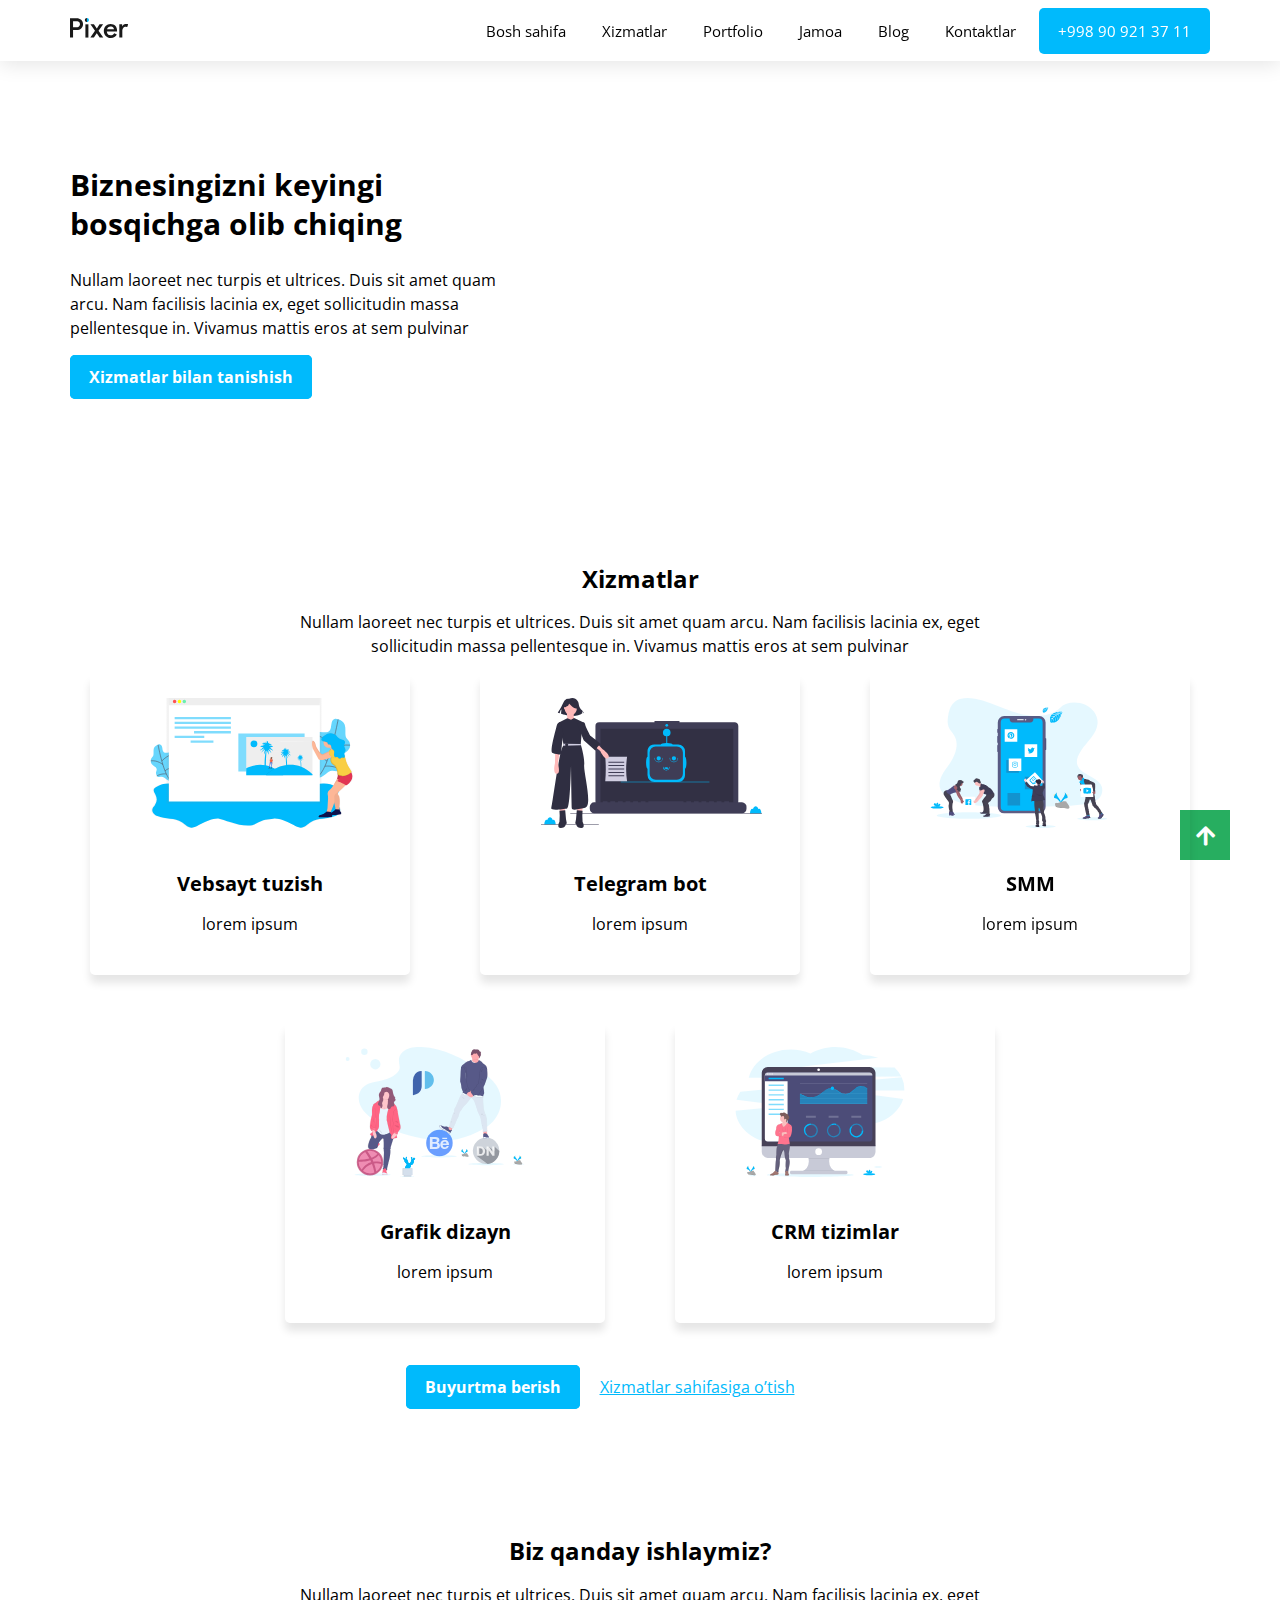
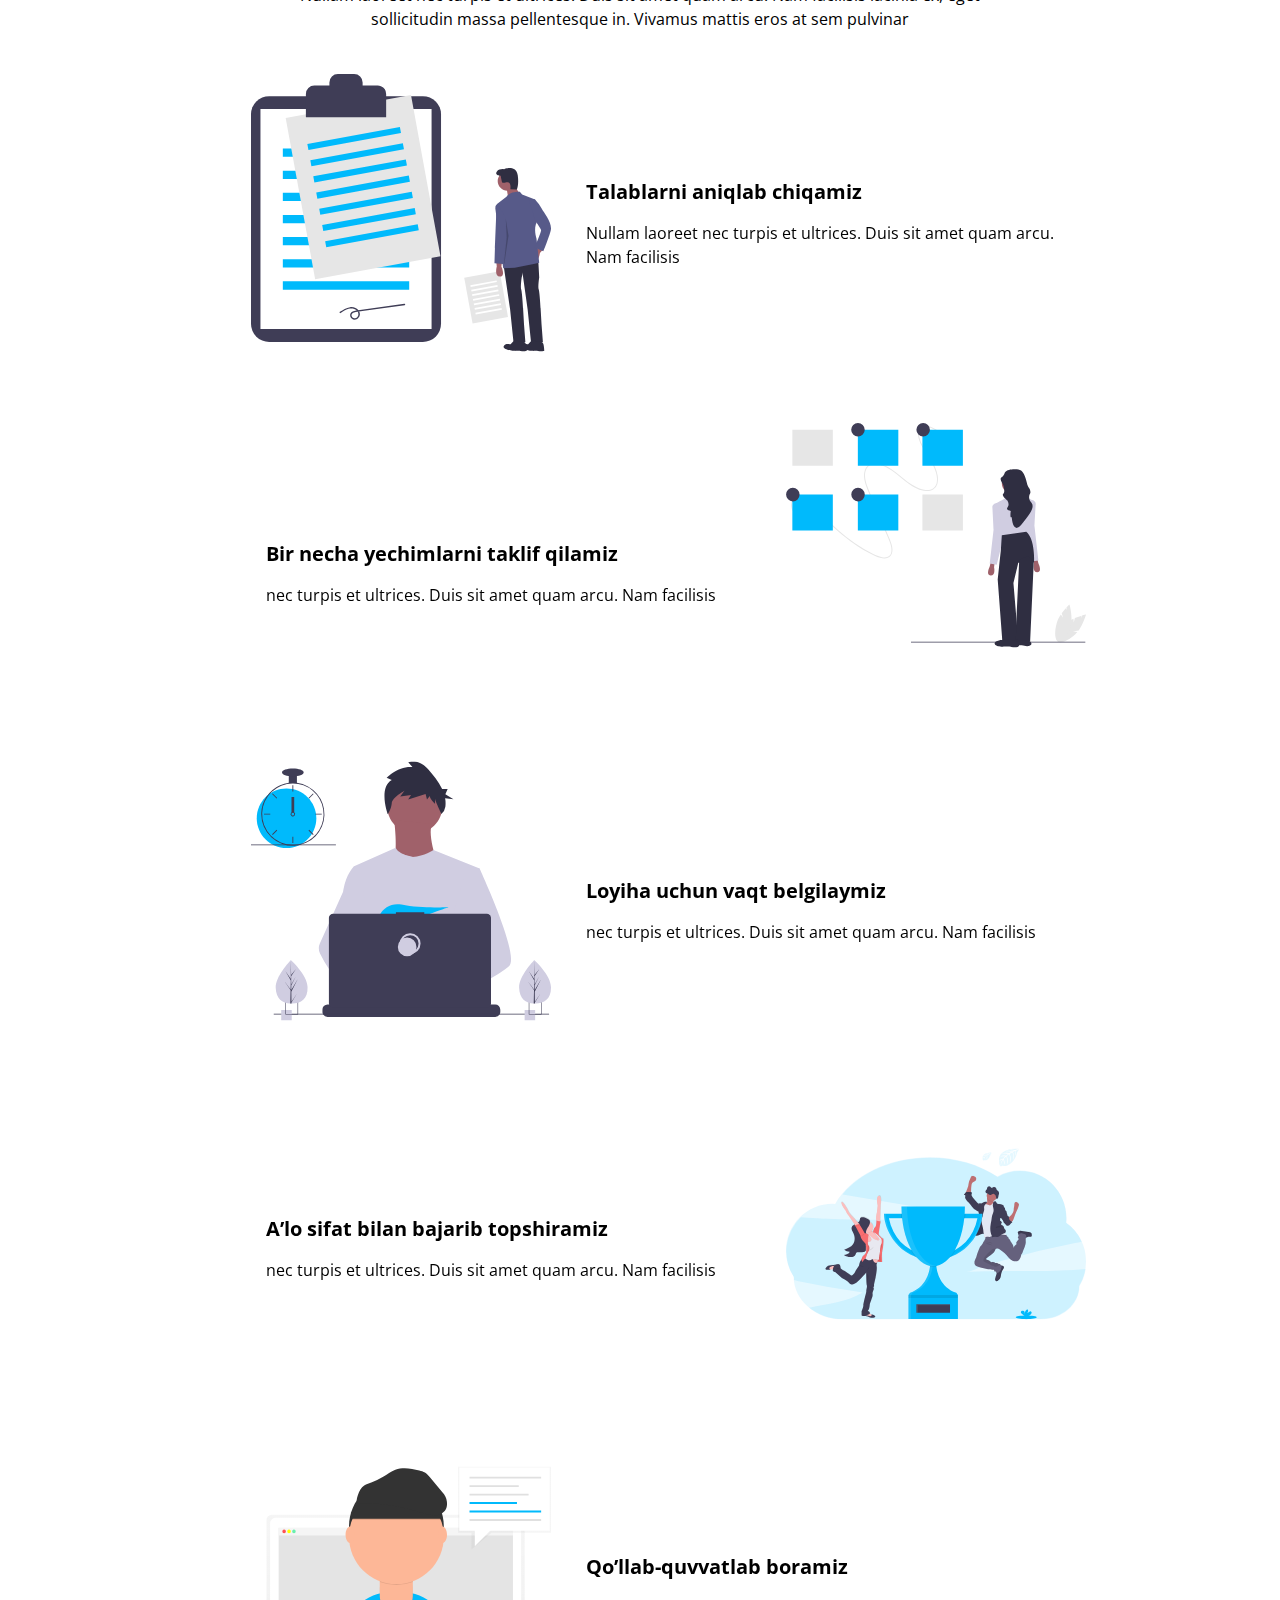
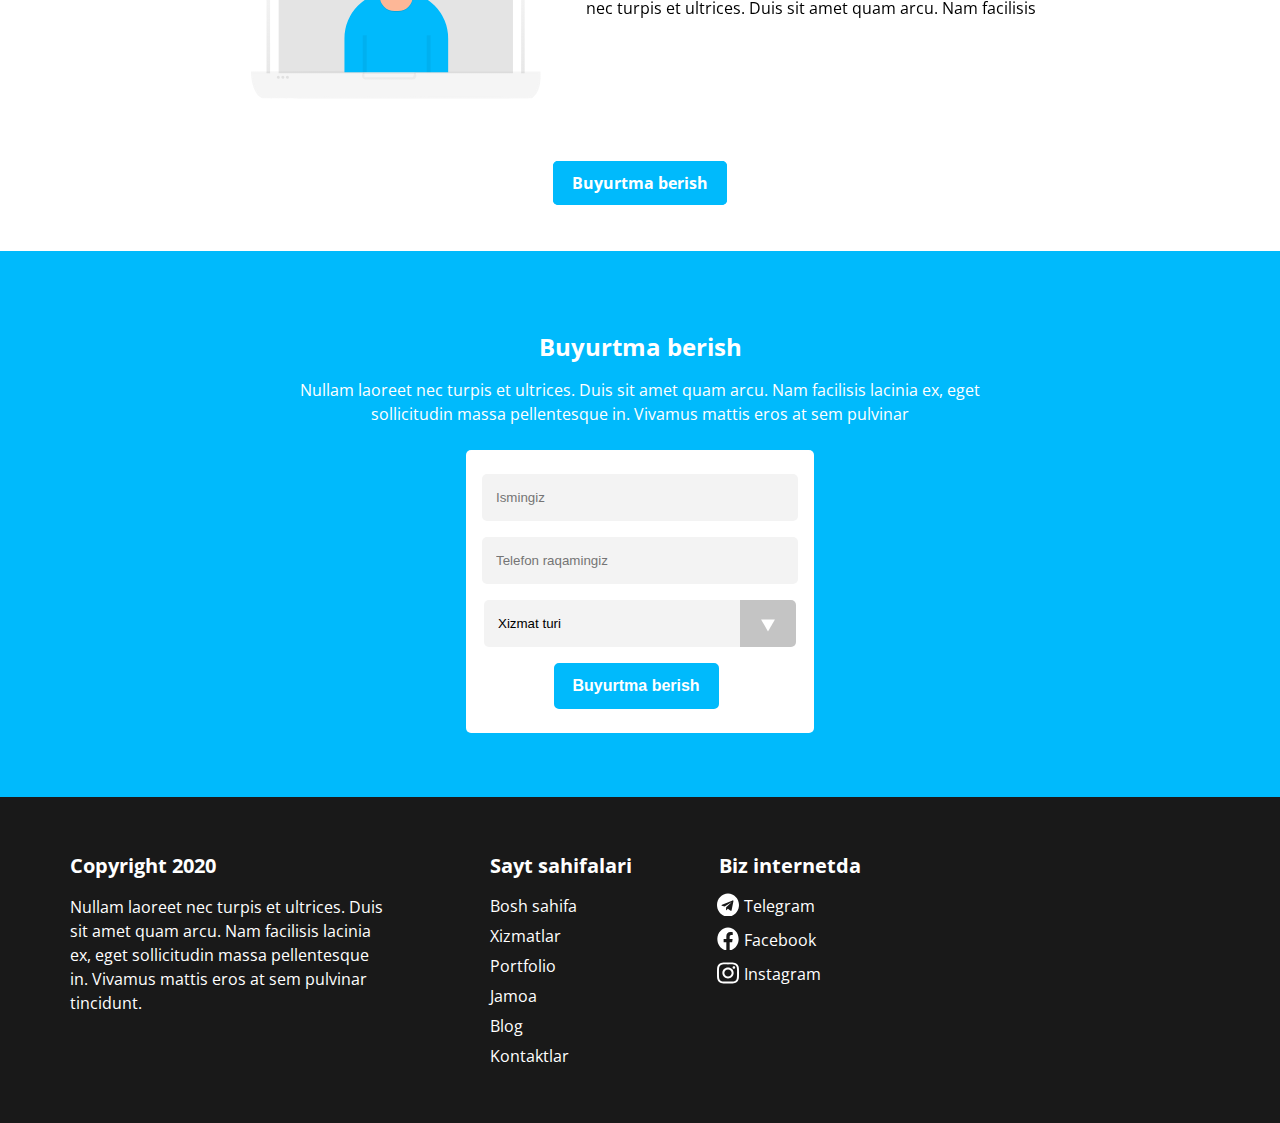
==== commit 76af47b2: "Updated" ====
--- a/index.html
+++ b/index.html
@@ -6,12 +6,19 @@
     <meta http-equiv="X-UA-Compatible" content="IE=edge">
     <meta name="viewport" content="width=device-width, initial-scale=1.0">
     <title>Pixer</title>
+    <link rel="stylesheet" href="https://use.fontawesome.com/releases/v5.4.1/css/all.css">
+    <!-- font awesome cdn link  -->
+    <link rel="stylesheet" href="https://cdnjs.cloudflare.com/ajax/libs/font-awesome/5.15.4/css/all.min.css">
+
     <!-- <link rel="stylesheet" href="./css/normalize.css"> -->
     <link rel="stylesheet" href="./css/styles.css">
     <!-- <link rel="stylesheet" href="./css/styles.min.css"> -->
 </head>
 
 <body>
+    <a class="gotopbtn" href="#"><i class="fas fa-arrow-up"></i> </a>
+
+
     <h1 class="visually-hidden">Pixer</h1>
     <!-- Header started -->
     <header class="site-header">
@@ -52,6 +59,23 @@
                     <ul class="nav-list">
                         <li class="nav-list-item">
                             <a class="nav-list-item-link" href="./index.html">Bosh sahifa</a>
+                            <ul class="nav-list-item-sublist">
+                                <li>
+                                    <a href="#">Vebsayt</a>
+                                </li>
+                                <li>
+                                    <a href="#">Telegram bot</a>
+                                </li>
+                                <li>
+                                    <a href="#">SMM</a>
+                                </li>
+                                <li>
+                                    <a href="#">Grafik dizayn</a>
+                                </li>
+                                <li>
+                                    <a href="#">CRM tizim</a>
+                                </li>
+                            </ul>
                         </li>
                         <li class="nav-list-item">
                             <a class="nav-list-item-link" href="./services.html">Xizmatlar</a>
--- a/css/styles.css
+++ b/css/styles.css
@@ -46,6 +46,21 @@
     padding: 0 20px;
 }
 
+.gotopbtn{
+    position: fixed;
+    width: 50px;
+    height: 50px;
+    background: #27ae60;
+    bottom: 40px;
+    right: 50px;
+    
+    text-decoration: none;
+    text-align: center;
+    line-height: 50px;
+    color: white;
+    font-size: 22px;
+}
+
 .visually-hidden{
     clip: rect(0 0 0 0);
     clip-path: inset(50%);
@@ -90,6 +105,7 @@
 .nav-list{
     display: flex;
     list-style: none;
+    margin-right: 5px;
 }
 
 .nav-list-item-link{
@@ -108,6 +124,41 @@
     background-color: #191919b3;
     border-bottom: none;
     color: var(--main-white-color);
+}
+
+.nav-list-item-sublist{
+    display: none;
+    position: fixed;
+    width: 150px;
+    background-color: var(--main-white-color);
+    list-style: none;
+    padding-left: 20px;
+    padding-top: 10px;
+}
+
+.nav-list-item-sublist > li{
+    padding-top: 10px;
+    padding-bottom: 10px;
+    padding-left: 10px;
+}
+
+.nav-list-item-sublist > li > a{
+    text-decoration: none;
+    font-size: 15px;
+    line-height: 24px;
+    color: #000000;
+}
+
+.nav-list-item-sublist > li:hover{
+    background: var(--main-button-color);
+}
+
+.nav-list-item-sublist > li:hover > a{
+    color: var(--main-white-color);
+}
+
+.nav-list-item:hover .nav-list-item-sublist{
+    display: block;
 }
 
 /* Main button styles */
@@ -465,6 +516,10 @@
 
 .contact-form-select{
     width: 312px;
+    appearance: none;
+    background-image: url(../Images/order-select-bg.svg);
+    background-repeat: no-repeat;
+    background-position: right;
 }
 
 .form-button{
@@ -597,3 +652,181 @@
     top: -2px;
 }
 /* Footer section's styles finished */
+
+
+.next-page-list-item{
+    padding-top: 18px;
+    padding-right: 28px;
+    padding-bottom: 18px;
+    padding-left: 0;
+}
+
+.page-hero{
+    padding-top: 130px;
+    padding-bottom: 72px;
+}
+
+.page-hero-box{
+    width: 800px;
+    margin: 0 auto;
+    text-align: center;
+}
+
+.page-hero-box > h2{
+    margin-bottom: 16px;
+    font-weight: 700;
+    font-size: 40px;
+    line-height: 130%;
+    color: var(--main-black-color);
+}
+
+.page-hero-box > p{
+    line-height: 24px;
+    text-align: center;
+    color: var(--main-black-color);
+}
+
+.info{
+    background-color: #F4F4F4;
+}
+
+.info-list{
+    padding: 80px 0;
+    list-style: none;
+}
+
+.info-list-item{
+    position: relative;
+    width: 504px;
+    margin: 0px auto;
+    margin-bottom: 64px;
+    padding-top: 32px;
+    padding-bottom: 32px;
+    /* padding-right: 32px; */
+    padding-left: 272px;
+    background: var(--main-white-color);
+    box-shadow: 0px 10px 16px #0000001f;
+    border-radius: 5px;
+}
+
+.info-list-item::before{
+    position: absolute;
+    content: "";
+    background-image: url(../Images/services-card-first.svg);
+    background-repeat: no-repeat;
+    width: 200px;
+    height: 128px;
+    top: 50px;
+    left: 5%;
+}
+
+.info-list-item:nth-child(2){
+    position: relative;
+}
+
+.info-list-item:nth-child(2)::before{
+    position: absolute;
+    content: "";
+    background-image: url(../Images/services-card-second.svg);
+    background-repeat: no-repeat;
+    width: 200px;
+    height: 128px;
+    top: 50px;
+    left: 5%;
+}
+
+.info-list-item:nth-child(3){
+    position: relative;
+}
+
+.info-list-item:nth-child(3)::before{
+    position: absolute;
+    content: "";
+    background-image: url(../Images/services-card-third.svg);
+    background-repeat: no-repeat;
+    width: 200px;
+    height: 128px;
+    top: 50px;
+    left: 5%;
+}
+
+.info-list-item:nth-child(4){
+    position: relative;
+}
+
+.info-list-item:nth-child(4)::before{
+    position: absolute;
+    content: "";
+    background-image: url(../Images/services-card-fourth.svg);
+    background-repeat: no-repeat;
+    width: 200px;
+    height: 128px;
+    top: 50px;
+    left: 5%;
+}
+
+.info-list-item:last-child{
+    position: relative;
+    margin-bottom: 0;
+}
+
+.info-list-item:last-child::before{
+    position: absolute;
+    content: "";
+    background-image: url(../Images/services-card-fiveth.svg);
+    background-repeat: no-repeat;
+    width: 200px;
+    height: 128px;
+    top: 50px;
+    left: 5%;
+}
+
+.info-list-item > h3{
+    margin-bottom: 16px;
+    font-weight: 700;
+    font-size: 20px;
+    line-height: 130%;
+    color: var(--main-black-color);
+}
+
+.info-list-desc{
+    width: 500px;
+}
+
+.info-list-desc > p{
+    margin-bottom: 16px;
+    line-height: 24px;
+    color: var(--main-black-color);
+}
+
+.info-sublist{
+    list-style: none;
+}
+
+.info-sublist-item{
+    position: relative;
+    margin-left: 20px;
+    margin-bottom: 8px;
+    line-height: 24px;
+    color: var(--main-black-color);
+}
+
+.info-list-all-box{
+    margin-left: 20px;
+}
+
+.info-sublist-item::before{
+    position: absolute;
+    content: "";
+    width: 12px;
+    height: 12px;
+    border-radius: 50%;
+    background-color: #00BAFC;
+    left: -20px;
+    top: 5px;
+}
+
+.next-page-buttons{
+    margin-top: 26px;
+}
+
